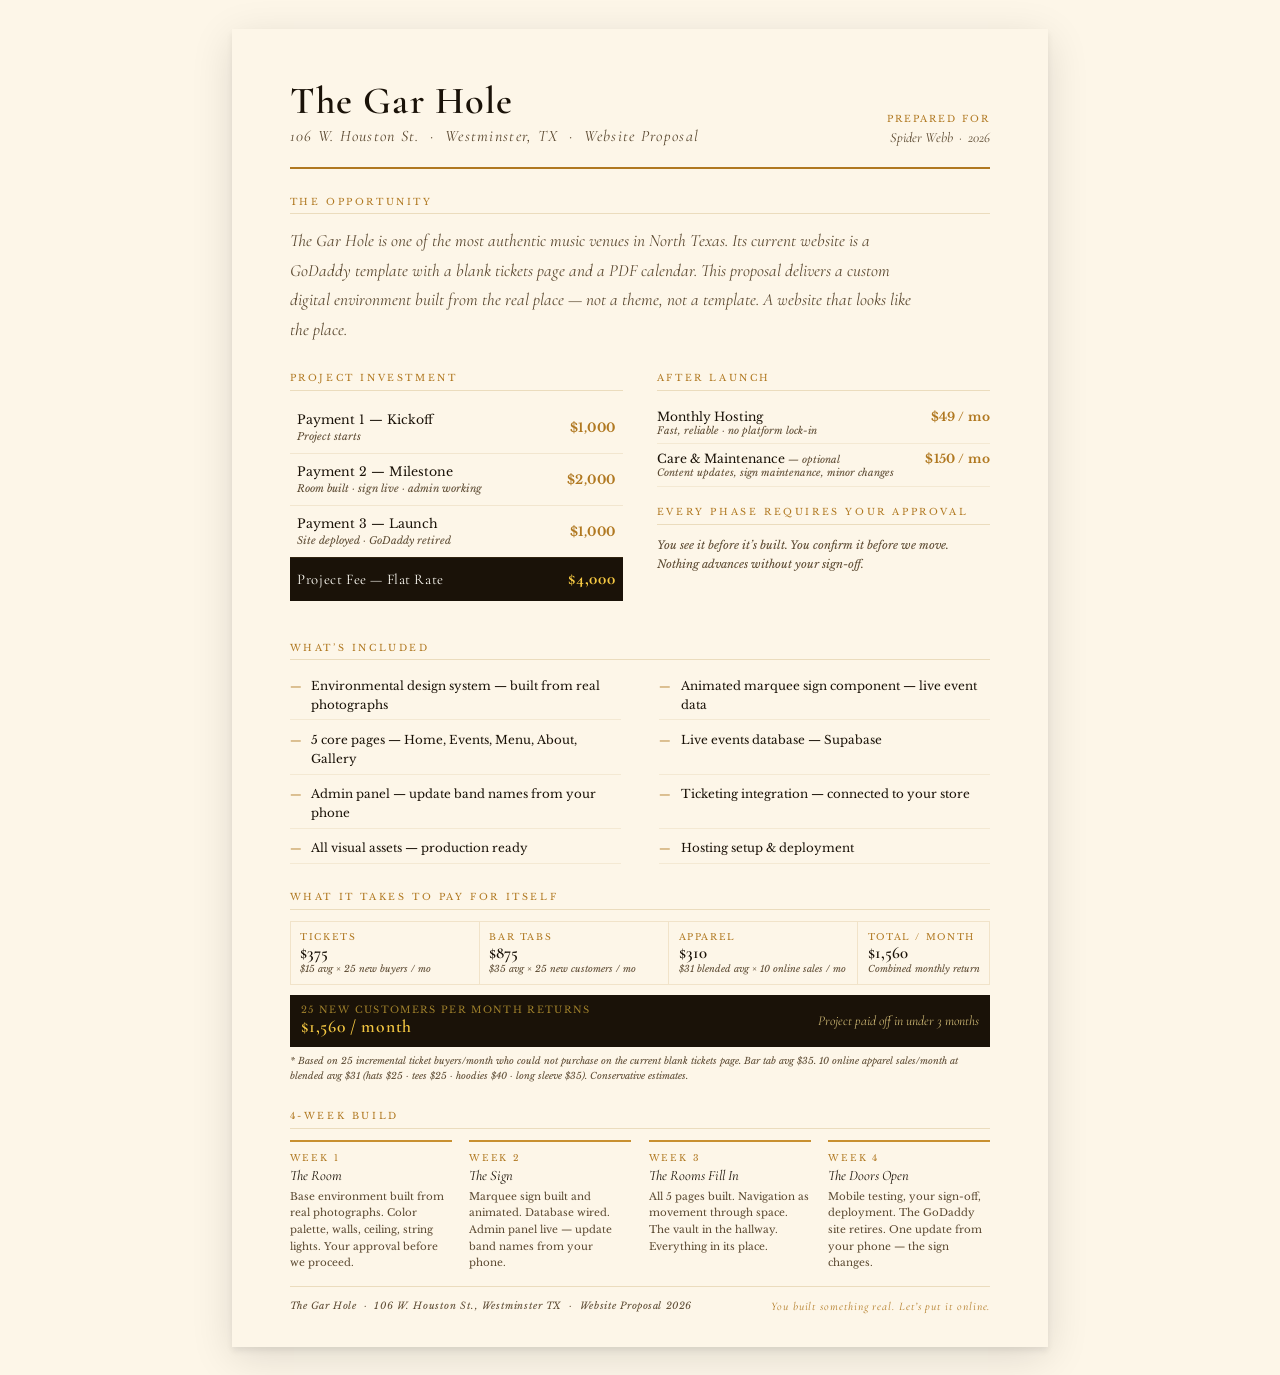
==== pitch/garhole-proposal.html @ 5bbe1d0f "Add slide 8 — proposal document (garhole-proposal.html as iframe)" ====
<!DOCTYPE html>
<html lang="en">
<head>
<meta charset="UTF-8">
<meta name="viewport" content="width=device-width, initial-scale=1.0">
<title>The Gar Hole — Website Proposal</title>
<link rel="preconnect" href="https://fonts.googleapis.com">
<link rel="preconnect" href="https://fonts.gstatic.com" crossorigin>
<link href="https://fonts.googleapis.com/css2?family=Cormorant+Garamond:ital,wght@0,400;0,600;1,400;1,600&family=Libre+Baskerville:ital,wght@0,400;0,700;1,400&display=swap" rel="stylesheet">
<style>

/* ── PRINT + SCREEN ─────────────────────────── */
:root {
  --ink:       #1a1208;
  --amber:     #b07820;
  --amber-lt:  #c89030;
  --rule:      #c8a860;
  --muted:     #5a4830;
  --bg:        #fdf6e8;
  --bg-dark:   #1a1208;
  --cream:     #f5ead0;
  --white:     #fffdf5;
}

* { margin:0; padding:0; box-sizing:border-box; }

body {
  background: var(--bg);
  font-family: 'Libre Baskerville', Georgia, serif;
  color: var(--ink);
  -webkit-print-color-adjust: exact;
  print-color-adjust: exact;
}

/* ── PAGE SHELL ─────────────────────────────── */
.page {
  width: 8.5in;
  min-height: 11in;
  margin: 0 auto;
  padding: 0.55in 0.60in 0.50in;
  background: var(--bg);
  position: relative;
}

/* ── HEADER ─────────────────────────────────── */
.header {
  display: flex;
  align-items: flex-end;
  justify-content: space-between;
  padding-bottom: 0.22in;
  border-bottom: 2px solid var(--amber);
  margin-bottom: 0.28in;
}
.header-left h1 {
  font-family: 'Cormorant Garamond', serif;
  font-size: 2.4rem;
  font-weight: 600;
  color: var(--ink);
  letter-spacing: 0.03em;
  line-height: 1;
}
.header-left p {
  font-family: 'Cormorant Garamond', serif;
  font-style: italic;
  font-size: 1.0rem;
  color: var(--muted);
  letter-spacing: 0.08em;
  margin-top: 0.06in;
}
.header-right {
  text-align: right;
}
.header-right .label {
  font-size: 0.58rem;
  letter-spacing: 0.22em;
  text-transform: uppercase;
  color: var(--amber);
  margin-bottom: 0.04in;
}
.header-right .date {
  font-family: 'Cormorant Garamond', serif;
  font-size: 0.88rem;
  color: var(--muted);
  font-style: italic;
}

/* ── SECTION HEADS ──────────────────────────── */
.sec-head {
  font-size: 0.58rem;
  letter-spacing: 0.28em;
  text-transform: uppercase;
  color: var(--amber);
  margin-bottom: 0.12in;
  padding-bottom: 0.06in;
  border-bottom: 1px solid rgba(180,140,60,0.25);
}

/* ── INTRO BLOCK ────────────────────────────── */
.intro {
  margin-bottom: 0.28in;
}
.intro p {
  font-family: 'Cormorant Garamond', serif;
  font-style: italic;
  font-size: 1.08rem;
  line-height: 1.72;
  color: var(--muted);
  max-width: 6.5in;
}

/* ── TWO COLUMN LAYOUT ──────────────────────── */
.two-col {
  display: grid;
  grid-template-columns: 1fr 1fr;
  gap: 0.35in;
  margin-bottom: 0.28in;
}

/* ── DELIVERABLES LIST ──────────────────────── */
.deliverables {
  margin-bottom: 0.28in;
}
.del-grid {
  display: grid;
  grid-template-columns: 1fr 1fr;
  gap: 0.06in 0.4in;
}
.del-item {
  display: flex;
  align-items: baseline;
  gap: 0.1in;
  font-size: 0.74rem;
  line-height: 1.6;
  color: var(--ink);
  padding: 0.05in 0;
  border-bottom: 1px solid rgba(180,140,60,0.12);
}
.del-item::before {
  content: '—';
  color: var(--amber);
  flex-shrink: 0;
  font-size: 0.65rem;
}

/* ── FEE TABLE ──────────────────────────────── */
.fee-table {
  width: 100%;
  border-collapse: collapse;
  margin-bottom: 0.14in;
}
.fee-table tr {
  border-bottom: 1px solid rgba(180,140,60,0.15);
}
.fee-table tr:last-child {
  border-bottom: none;
}
.fee-table td {
  padding: 0.09in 0.08in;
  font-size: 0.78rem;
  line-height: 1.4;
}
.fee-table td:last-child {
  text-align: right;
  font-weight: 700;
  color: var(--amber);
  letter-spacing: 0.04em;
  white-space: nowrap;
}
.fee-table .trigger {
  font-size: 0.64rem;
  color: var(--muted);
  font-style: italic;
  display: block;
  margin-top: 0.02in;
}
.fee-total {
  background: var(--ink);
  color: var(--white);
}
.fee-total td {
  padding: 0.10in 0.08in;
  font-family: 'Cormorant Garamond', serif;
  font-size: 0.92rem;
  letter-spacing: 0.04em;
  -webkit-print-color-adjust: exact;
  print-color-adjust: exact;
}
.fee-total td:last-child {
  color: #f5c842;
  font-size: 1.08rem;
}

/* ── ONGOING TABLE ──────────────────────────── */
.ongoing-row {
  display: flex;
  justify-content: space-between;
  align-items: baseline;
  padding: 0.07in 0;
  border-bottom: 1px solid rgba(180,140,60,0.12);
  font-size: 0.76rem;
}
.ongoing-row:last-child { border-bottom: none; }
.ongoing-row .amt {
  font-weight: 700;
  color: var(--amber);
  letter-spacing: 0.04em;
}
.ongoing-row .note {
  font-size: 0.62rem;
  color: var(--muted);
  font-style: italic;
  display: block;
}

/* ── ROI TABLE ──────────────────────────────── */
.roi-grid {
  display: grid;
  grid-template-columns: repeat(3, 1fr) auto;
  gap: 0;
  margin-bottom: 0.10in;
}
.roi-cell {
  padding: 0.09in 0.10in;
  border: 1px solid rgba(180,140,60,0.18);
  border-right: none;
}
.roi-cell:last-child { border-right: 1px solid rgba(180,140,60,0.18); }
.roi-cell .rc-label {
  font-size: 0.56rem;
  letter-spacing: 0.18em;
  text-transform: uppercase;
  color: var(--amber);
  margin-bottom: 0.03in;
}
.roi-cell .rc-val {
  font-family: 'Cormorant Garamond', serif;
  font-size: 1.05rem;
  font-weight: 600;
  color: var(--ink);
  line-height: 1;
}
.roi-cell .rc-note {
  font-size: 0.58rem;
  color: var(--muted);
  font-style: italic;
  margin-top: 0.02in;
}
.roi-result {
  background: var(--ink);
  padding: 0.10in 0.12in;
  display: flex;
  align-items: center;
  justify-content: space-between;
  margin-bottom: 0.08in;
  -webkit-print-color-adjust: exact;
  print-color-adjust: exact;
}
.roi-result .rr-label {
  font-size: 0.60rem;
  letter-spacing: 0.14em;
  text-transform: uppercase;
  color: rgba(245,200,66,0.60);
}
.roi-result .rr-val {
  font-family: 'Cormorant Garamond', serif;
  font-size: 1.1rem;
  color: #f5c842;
  font-weight: 600;
  letter-spacing: 0.04em;
}
.roi-result .rr-payoff {
  font-family: 'Cormorant Garamond', serif;
  font-style: italic;
  font-size: 0.85rem;
  color: rgba(245,220,140,0.80);
}
.roi-footnote {
  font-size: 0.58rem;
  color: var(--muted);
  font-style: italic;
  line-height: 1.55;
}

/* ── TIMELINE ───────────────────────────────── */
.timeline {
  display: grid;
  grid-template-columns: repeat(4, 1fr);
  gap: 0.18in;
  margin-bottom: 0.28in;
}
.wk {
  border-top: 2px solid var(--amber-lt);
  padding-top: 0.10in;
}
.wk-num {
  font-size: 0.56rem;
  letter-spacing: 0.20em;
  text-transform: uppercase;
  color: var(--amber);
  margin-bottom: 0.04in;
}
.wk-name {
  font-family: 'Cormorant Garamond', serif;
  font-style: italic;
  font-size: 0.90rem;
  color: var(--ink);
  margin-bottom: 0.05in;
  line-height: 1.2;
}
.wk-desc {
  font-size: 0.64rem;
  color: var(--muted);
  line-height: 1.62;
}

/* ── FOOTER ─────────────────────────────────── */
.footer {
  position: absolute;
  bottom: 0.35in;
  left: 0.60in;
  right: 0.60in;
  display: flex;
  align-items: center;
  justify-content: space-between;
  padding-top: 0.12in;
  border-top: 1px solid rgba(180,140,60,0.25);
}
.footer p {
  font-size: 0.60rem;
  color: var(--muted);
  font-style: italic;
  letter-spacing: 0.06em;
}
.footer .tagline {
  font-family: 'Cormorant Garamond', serif;
  font-size: 0.72rem;
  color: var(--amber);
  font-style: italic;
  letter-spacing: 0.08em;
}

/* ── PRINT STYLES ───────────────────────────── */
@media print {
  body { background: white; }
  .page {
    width: 100%;
    min-height: auto;
    margin: 0;
    padding: 0.5in 0.55in 0.45in;
    box-shadow: none;
  }
  .footer { position: fixed; bottom: 0.3in; }
}

@media screen {
  body { padding: 0.3in 0; }
  .page {
    box-shadow:
      0 4px 6px rgba(0,0,0,0.07),
      0 10px 40px rgba(0,0,0,0.12);
  }
}

</style>
</head>
<body>
<div class="page">

  <!-- HEADER -->
  <div class="header">
    <div class="header-left">
      <h1>The Gar Hole</h1>
      <p>106 W. Houston St. &nbsp;&middot;&nbsp; Westminster, TX &nbsp;&middot;&nbsp; Website Proposal</p>
    </div>
    <div class="header-right">
      <div class="label">Prepared for</div>
      <div class="date">Spider Webb &nbsp;&middot;&nbsp; 2026</div>
    </div>
  </div>

  <!-- INTRO -->
  <div class="intro">
    <div class="sec-head">The Opportunity</div>
    <p>The Gar Hole is one of the most authentic music venues in North Texas. Its current website is a GoDaddy template with a blank tickets page and a PDF calendar. This proposal delivers a custom digital environment built from the real place &mdash; not a theme, not a template. A website that looks like the place.</p>
  </div>

  <!-- TWO COLUMN: FEE + ONGOING -->
  <div class="two-col">

    <!-- LEFT: PROJECT FEE -->
    <div>
      <div class="sec-head">Project Investment</div>
      <table class="fee-table">
        <tr>
          <td>
            Payment 1 &mdash; Kickoff
            <span class="trigger">Project starts</span>
          </td>
          <td>$1,000</td>
        </tr>
        <tr>
          <td>
            Payment 2 &mdash; Milestone
            <span class="trigger">Room built &middot; sign live &middot; admin working</span>
          </td>
          <td>$2,000</td>
        </tr>
        <tr>
          <td>
            Payment 3 &mdash; Launch
            <span class="trigger">Site deployed &middot; GoDaddy retired</span>
          </td>
          <td>$1,000</td>
        </tr>
        <tr class="fee-total">
          <td>Project Fee &mdash; Flat Rate</td>
          <td>$4,000</td>
        </tr>
      </table>
    </div>

    <!-- RIGHT: ONGOING + TIMELINE SUMMARY -->
    <div>
      <div class="sec-head">After Launch</div>
      <div class="ongoing-row">
        <div>
          Monthly Hosting
          <span class="note">Fast, reliable &middot; no platform lock-in</span>
        </div>
        <div class="amt">$49 / mo</div>
      </div>
      <div class="ongoing-row">
        <div>
          Care &amp; Maintenance <em style="font-size:0.62rem;color:var(--muted);"> &mdash; optional</em>
          <span class="note">Content updates, sign maintenance, minor changes</span>
        </div>
        <div class="amt">$150 / mo</div>
      </div>

      <div style="margin-top:0.20in;">
        <div class="sec-head">Every Phase Requires Your Approval</div>
        <p style="font-size:0.70rem;color:var(--muted);line-height:1.65;font-style:italic;">You see it before it&rsquo;s built. You confirm it before we move. Nothing advances without your sign-off.</p>
      </div>
    </div>

  </div>

  <!-- DELIVERABLES -->
  <div class="deliverables">
    <div class="sec-head">What&rsquo;s Included</div>
    <div class="del-grid">
      <div class="del-item">Environmental design system &mdash; built from real photographs</div>
      <div class="del-item">Animated marquee sign component &mdash; live event data</div>
      <div class="del-item">5 core pages &mdash; Home, Events, Menu, About, Gallery</div>
      <div class="del-item">Live events database &mdash; Supabase</div>
      <div class="del-item">Admin panel &mdash; update band names from your phone</div>
      <div class="del-item">Ticketing integration &mdash; connected to your store</div>
      <div class="del-item">All visual assets &mdash; production ready</div>
      <div class="del-item">Hosting setup &amp; deployment</div>
    </div>
  </div>

  <!-- ROI -->
  <div style="margin-bottom:0.28in;">
    <div class="sec-head">What It Takes To Pay For Itself</div>
    <div class="roi-grid">
      <div class="roi-cell">
        <div class="rc-label">Tickets</div>
        <div class="rc-val">$375</div>
        <div class="rc-note">$15 avg &times; 25 new buyers / mo</div>
      </div>
      <div class="roi-cell">
        <div class="rc-label">Bar Tabs</div>
        <div class="rc-val">$875</div>
        <div class="rc-note">$35 avg &times; 25 new customers / mo</div>
      </div>
      <div class="roi-cell">
        <div class="rc-label">Apparel</div>
        <div class="rc-val">$310</div>
        <div class="rc-note">$31 blended avg &times; 10 online sales / mo</div>
      </div>
      <div class="roi-cell">
        <div class="rc-label">Total / Month</div>
        <div class="rc-val">$1,560</div>
        <div class="rc-note">Combined monthly return</div>
      </div>
    </div>
    <div class="roi-result">
      <div>
        <div class="rr-label">25 new customers per month returns</div>
        <div class="rr-val">$1,560 / month</div>
      </div>
      <div class="rr-payoff">Project paid off in under 3 months</div>
    </div>
    <div class="roi-footnote">* Based on 25 incremental ticket buyers/month who could not purchase on the current blank tickets page. Bar tab avg $35. 10 online apparel sales/month at blended avg $31 (hats $25 &middot; tees $25 &middot; hoodies $40 &middot; long sleeve $35). Conservative estimates.</div>
  </div>

  <!-- TIMELINE -->
  <div class="sec-head">4-Week Build</div>
  <div class="timeline">
    <div class="wk">
      <div class="wk-num">Week 1</div>
      <div class="wk-name">The Room</div>
      <div class="wk-desc">Base environment built from real photographs. Color palette, walls, ceiling, string lights. Your approval before we proceed.</div>
    </div>
    <div class="wk">
      <div class="wk-num">Week 2</div>
      <div class="wk-name">The Sign</div>
      <div class="wk-desc">Marquee sign built and animated. Database wired. Admin panel live &mdash; update band names from your phone.</div>
    </div>
    <div class="wk">
      <div class="wk-num">Week 3</div>
      <div class="wk-name">The Rooms Fill In</div>
      <div class="wk-desc">All 5 pages built. Navigation as movement through space. The vault in the hallway. Everything in its place.</div>
    </div>
    <div class="wk">
      <div class="wk-num">Week 4</div>
      <div class="wk-name">The Doors Open</div>
      <div class="wk-desc">Mobile testing, your sign-off, deployment. The GoDaddy site retires. One update from your phone &mdash; the sign changes.</div>
    </div>
  </div>

  <!-- FOOTER -->
  <div class="footer">
    <p>The Gar Hole &nbsp;&middot;&nbsp; 106 W. Houston St., Westminster TX &nbsp;&middot;&nbsp; Website Proposal 2026</p>
    <div class="tagline">You built something real. Let&rsquo;s put it online.</div>
  </div>

</div>
</body>
</html>
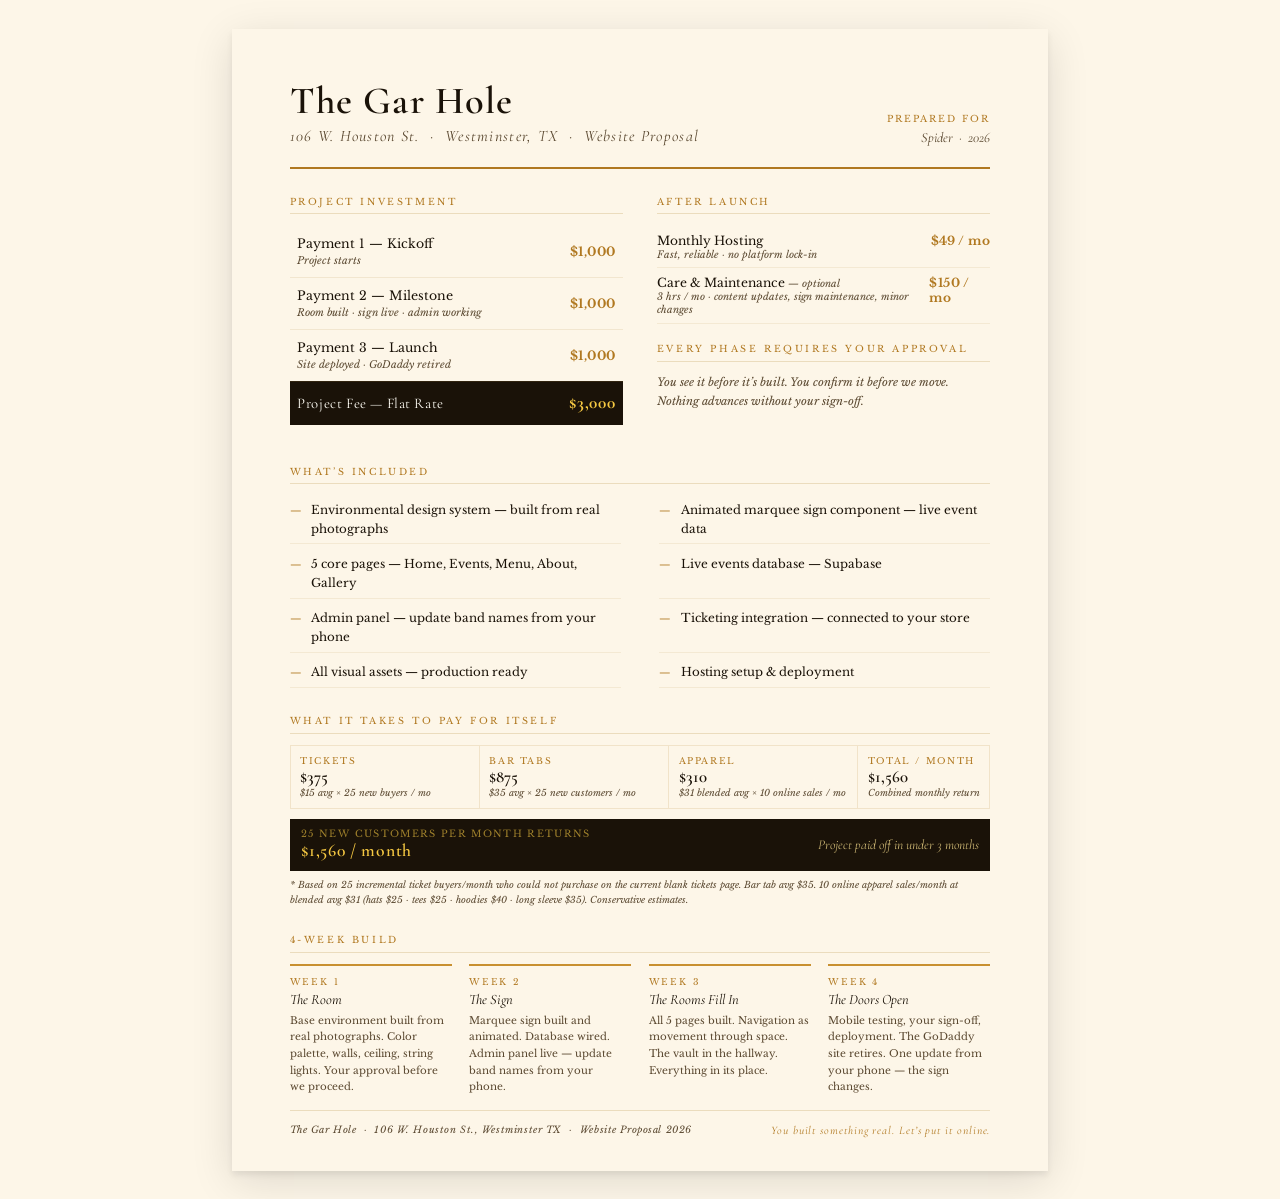
==== commit 705a3b84: "Slide 8 proposal — k fee, equal milestones, care hours noted, remove intro, Spider only" ====
--- a/pitch/garhole-proposal.html
+++ b/pitch/garhole-proposal.html
@@ -374,14 +374,8 @@
     </div>
     <div class="header-right">
       <div class="label">Prepared for</div>
-      <div class="date">Spider Webb &nbsp;&middot;&nbsp; 2026</div>
-    </div>
-  </div>
-
-  <!-- INTRO -->
-  <div class="intro">
-    <div class="sec-head">The Opportunity</div>
-    <p>The Gar Hole is one of the most authentic music venues in North Texas. Its current website is a GoDaddy template with a blank tickets page and a PDF calendar. This proposal delivers a custom digital environment built from the real place &mdash; not a theme, not a template. A website that looks like the place.</p>
+      <div class="date">Spider &nbsp;&middot;&nbsp; 2026</div>
+    </div>
   </div>
 
   <!-- TWO COLUMN: FEE + ONGOING -->
@@ -403,7 +397,7 @@
             Payment 2 &mdash; Milestone
             <span class="trigger">Room built &middot; sign live &middot; admin working</span>
           </td>
-          <td>$2,000</td>
+          <td>$1,000</td>
         </tr>
         <tr>
           <td>
@@ -414,7 +408,7 @@
         </tr>
         <tr class="fee-total">
           <td>Project Fee &mdash; Flat Rate</td>
-          <td>$4,000</td>
+          <td>$3,000</td>
         </tr>
       </table>
     </div>
@@ -432,7 +426,7 @@
       <div class="ongoing-row">
         <div>
           Care &amp; Maintenance <em style="font-size:0.62rem;color:var(--muted);"> &mdash; optional</em>
-          <span class="note">Content updates, sign maintenance, minor changes</span>
+          <span class="note">3 hrs / mo &middot; content updates, sign maintenance, minor changes</span>
         </div>
         <div class="amt">$150 / mo</div>
       </div>
